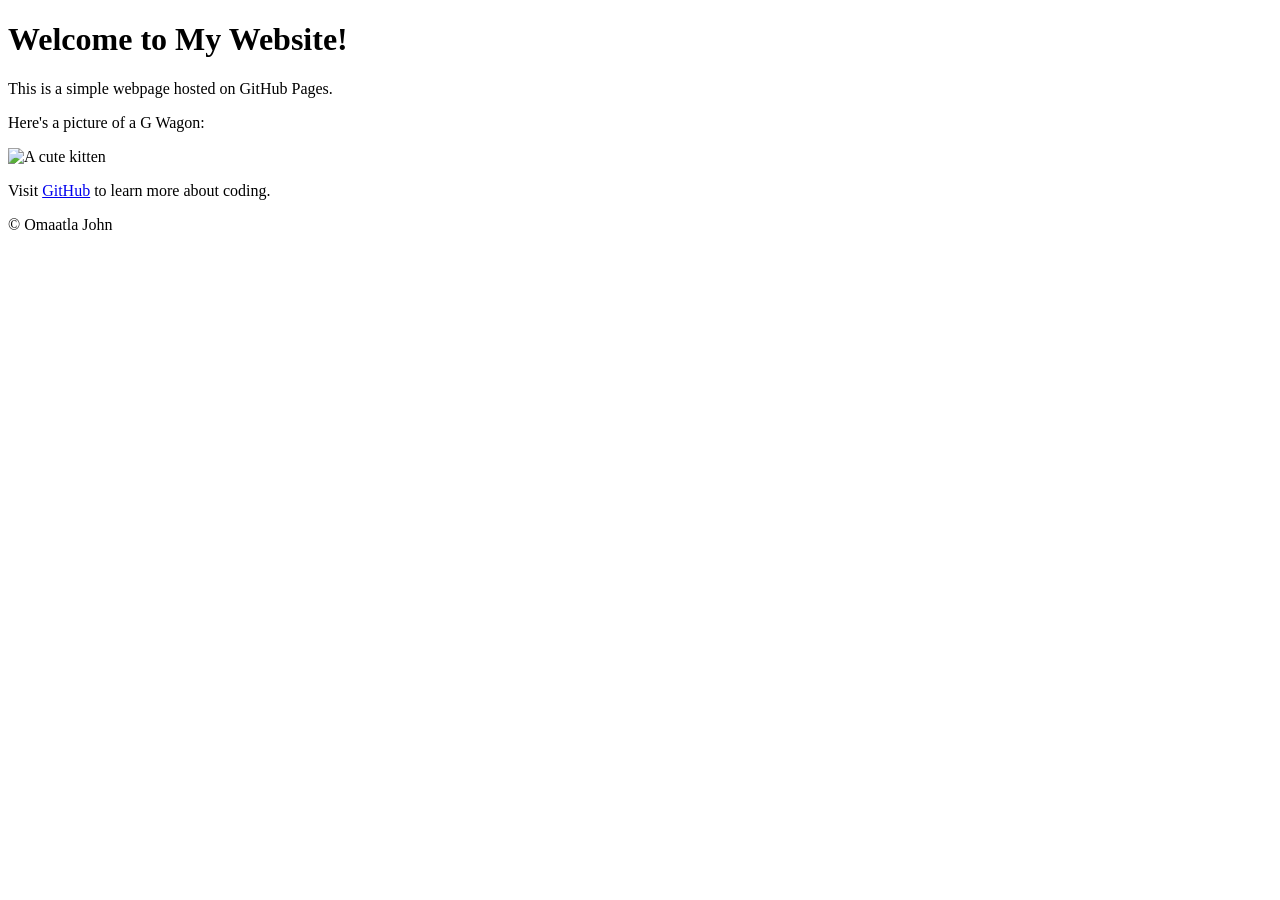
==== index.html @ fad613ac "Initial commit: Added simple HTML page" ====
<!DOCTYPE html> 

<html lang="en"> 

<head> 

    <meta charset="UTF-8"> 

    <meta name="viewport" content="width=device-width, initial-scale=1.0"> 

    <title>My First GitHub Page</title> 

</head> 

<body> 

    <header> 

        <h1>Welcome to My Website!</h1> 

    </header> 

 

    <main> 

        <p>This is a simple webpage hosted on GitHub Pages.</p> 

        <p>Here's a picture of a G Wagon:</p> 

        <img src="C:\Users\Ommy\Downloads\OIP (1).webp" alt="A cute kitten"> 
         

        <p>Visit <a href="https://github.com">GitHub</a> to learn more about coding.</p> 

    </main> 

 

    <footer> 

        <p>&copy; Omaatla John</p> 
     </footer> 

 

</body> 

</html>
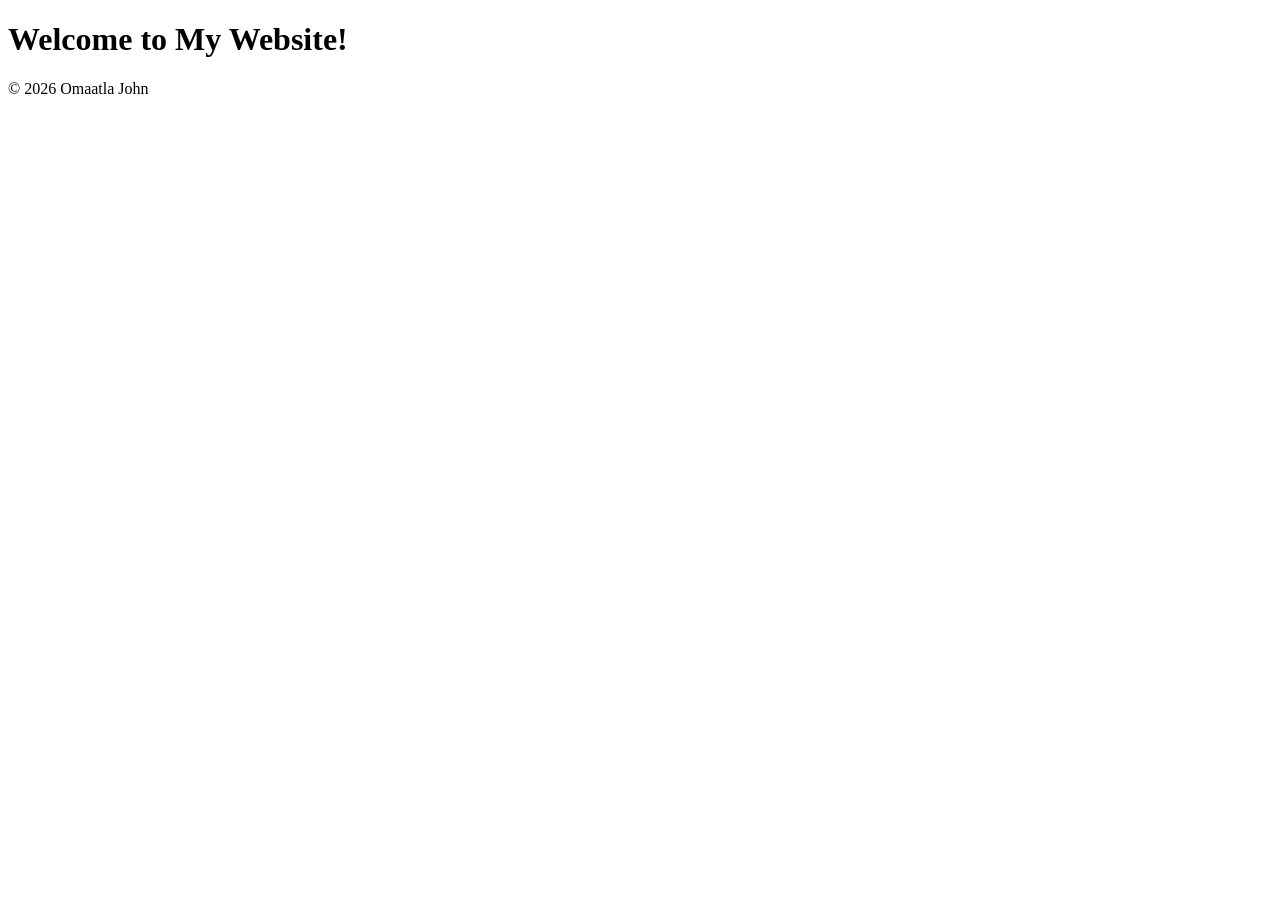
==== commit b68042d1: "Updated content" ====
--- a/index.html
+++ b/index.html
@@ -8,7 +8,7 @@
 
     <meta name="viewport" content="width=device-width, initial-scale=1.0"> 
 
-    <title>My First GitHub Page</title> 
+    <title> Scholar Spark</title> 
 
 </head> 
 
@@ -24,22 +24,15 @@
 
     <main> 
 
-        <p>This is a simple webpage hosted on GitHub Pages.</p> 
 
-        <p>Here's a picture of a G Wagon:</p> 
-
-        <img src="C:\Users\Ommy\Downloads\OIP (1).webp" alt="A cute kitten"> 
-         
-
-        <p>Visit <a href="https://github.com">GitHub</a> to learn more about coding.</p> 
-
-    </main> 
+        <p></p> 
+</main> 
 
  
 
     <footer> 
 
-        <p>&copy; Omaatla John</p> 
+        <p>&copy; 2026 Omaatla John</p> 
      </footer> 
 
  
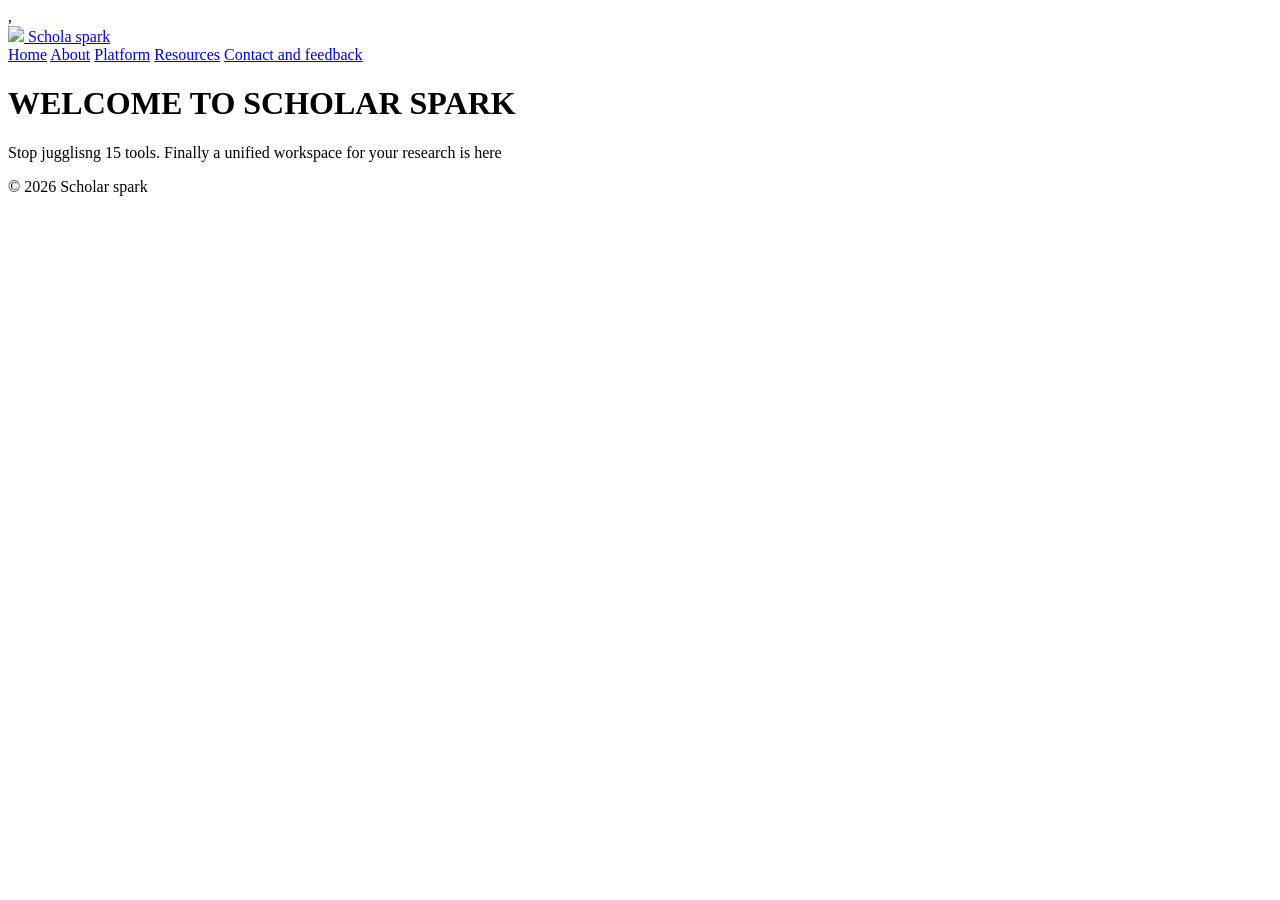
==== commit 14a0441e: "Added About, Platform, Resources, Contact and feedback with navigation" ====
--- a/index.html
+++ b/index.html
@@ -1,42 +1,36 @@
 <!DOCTYPE html> 
-
 <html lang="en"> 
-
 <head> 
-
     <meta charset="UTF-8"> 
-
     <meta name="viewport" content="width=device-width, initial-scale=1.0"> 
-
     <title> Scholar Spark</title> 
-
+    ,<link rel="stylesheet" href="css/style.css">
 </head> 
-
 <body> 
-
-    <header> 
-
-        <h1>Welcome to My Website!</h1> 
-
-    </header> 
-
- 
-
+    <header>
+        <div class="container">
+        <div class="navbar">
+        <div class="logo">
+        <a href="index.html">
+            <img src="C:\Users\Ommy\Downloads\IQ.jfif"></i>
+            <span>Schola spark</span>
+        </a>
+        </div>
+        <nav>
+            <a href="index.html">Home</a>
+            <a href="about.html"> About</a>
+            <a href="platform.html"> Platform</a>
+            <a href="resources.html"> Resources</a>
+            <a href="contact.html"> Contact and feedback</a>
+        </nav>
+        <h1> WELCOME TO SCHOLAR SPARK</h1>
+    </header>
     <main> 
-
-
-        <p></p> 
-</main> 
-
- 
-
+        <p>Stop jugglisng 15 tools. Finally a unified workspace for your research is here</p> 
+    </main> 
     <footer> 
 
-        <p>&copy; 2026 Omaatla John</p> 
+        <p>&copy; 2026 Scholar spark</p> 
      </footer> 
-
- 
-
 </body> 
-
 </html>    
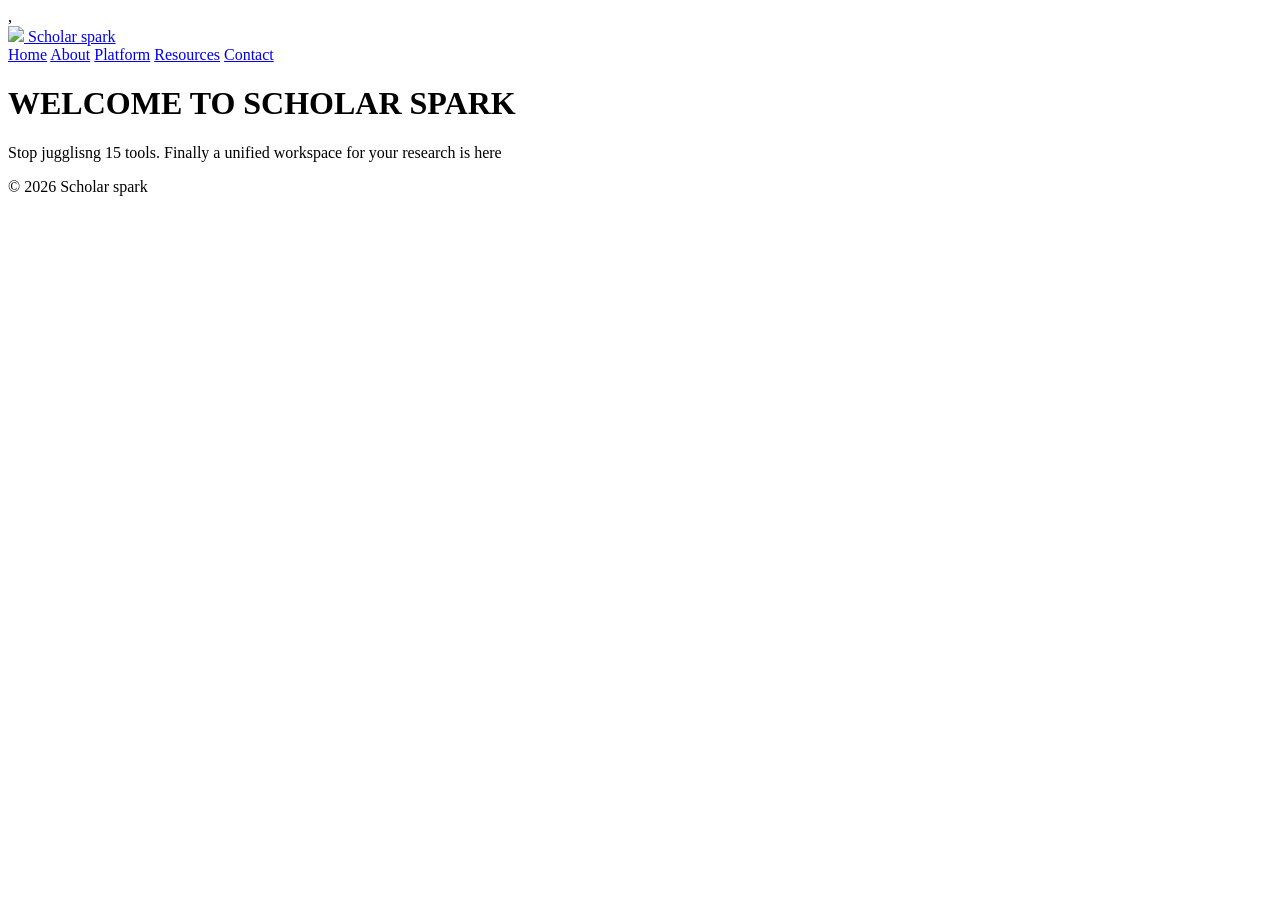
==== commit 3869a0c4: "Updated navigation pages with new features" ====
--- a/index.html
+++ b/index.html
@@ -13,7 +13,7 @@
         <div class="logo">
         <a href="index.html">
             <img src="C:\Users\Ommy\Downloads\IQ.jfif"></i>
-            <span>Schola spark</span>
+            <span>Scholar spark</span>
         </a>
         </div>
         <nav>
@@ -21,7 +21,7 @@
             <a href="about.html"> About</a>
             <a href="platform.html"> Platform</a>
             <a href="resources.html"> Resources</a>
-            <a href="contact.html"> Contact and feedback</a>
+            <a href="contact.html"> Contact</a>
         </nav>
         <h1> WELCOME TO SCHOLAR SPARK</h1>
     </header>
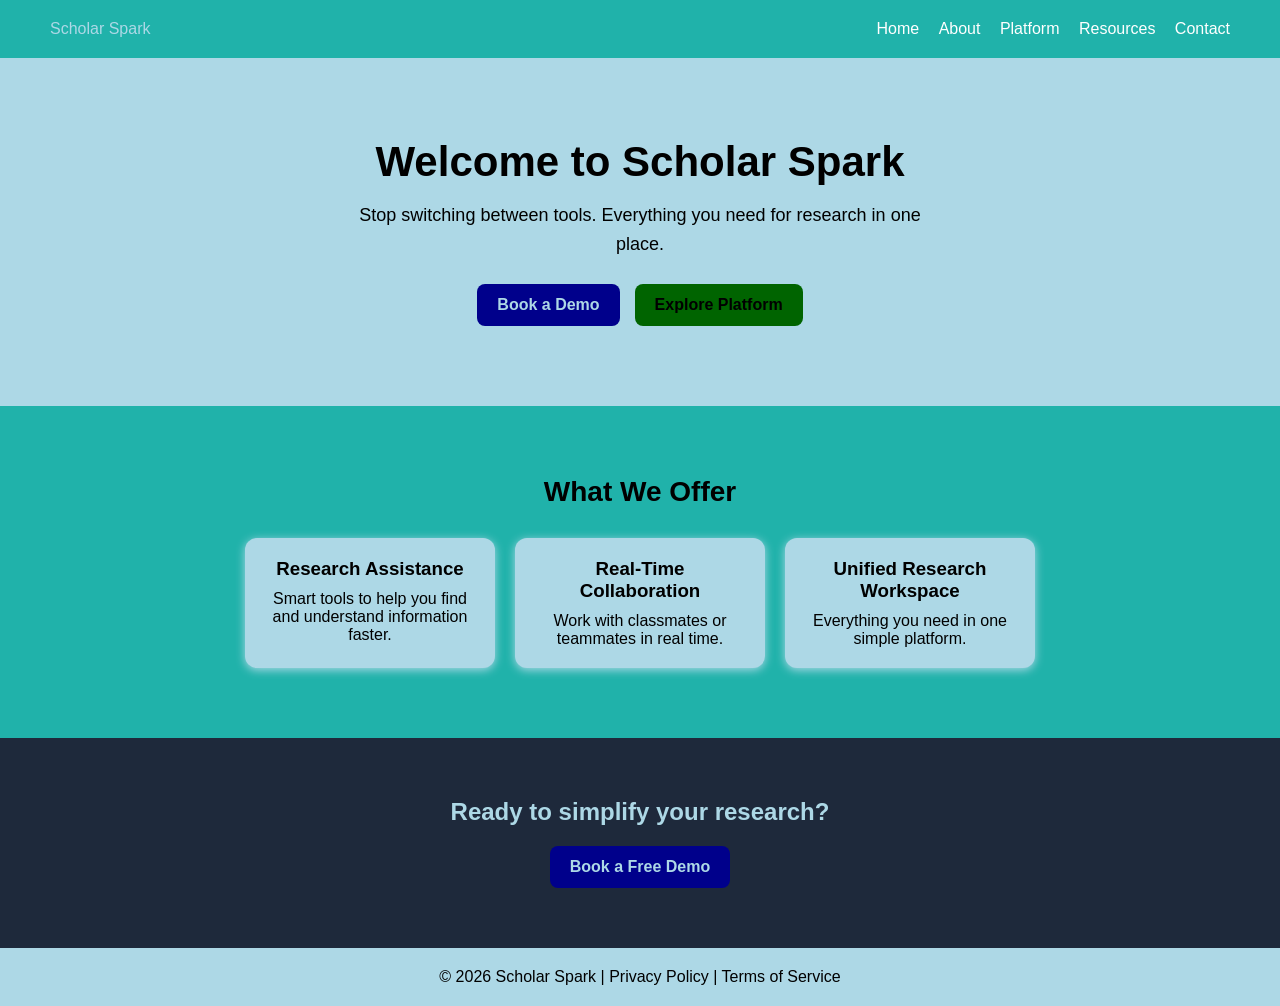
==== commit 9f70786c: "Updated pages and added articles 1-4" ====
--- a/index.html
+++ b/index.html
@@ -1,36 +1,55 @@
-<!DOCTYPE html> 
-<html lang="en"> 
-<head> 
-    <meta charset="UTF-8"> 
-    <meta name="viewport" content="width=device-width, initial-scale=1.0"> 
-    <title> Scholar Spark</title> 
-    ,<link rel="stylesheet" href="css/style.css">
-</head> 
-<body> 
-    <header>
-        <div class="container">
-        <div class="navbar">
-        <div class="logo">
-        <a href="index.html">
-            <img src="C:\Users\Ommy\Downloads\IQ.jfif"></i>
-            <span>Scholar spark</span>
-        </a>
-        </div>
+<!DOCTYPE html>
+<html lang="en">
+<head>
+    <meta charset="UTF-8">
+    <meta name="viewport" content="width=device-width, initial-scale=1.0">
+    <title>Scholar Spark</title>
+    <link rel="stylesheet" href="stylesheet.css">
+</head>
+<body>
+    <header class="navbar">
+        <div class="logo">Scholar Spark</div>
         <nav>
             <a href="index.html">Home</a>
-            <a href="about.html"> About</a>
-            <a href="platform.html"> Platform</a>
-            <a href="resources.html"> Resources</a>
-            <a href="contact.html"> Contact</a>
+            <a href="about.html">About</a>
+            <a href="platform.html">Platform</a>
+            <a href="resources.html">Resources</a>
+            <a href="contact.html">Contact</a>
         </nav>
-        <h1> WELCOME TO SCHOLAR SPARK</h1>
     </header>
-    <main> 
-        <p>Stop jugglisng 15 tools. Finally a unified workspace for your research is here</p> 
-    </main> 
-    <footer> 
-
-        <p>&copy; 2026 Scholar spark</p> 
-     </footer> 
-</body> 
-</html>    +    <section class="hero">
+        <h1>Welcome to Scholar Spark</h1>
+        <p>
+            Stop switching between tools. Everything you need for research in one place.
+        </p>
+        <div class="buttons">
+            <a href="platform.html" class="btn primary">Book a Demo</a>
+            <a href="resources.html" class="btn secondary">Explore Platform</a>
+        </div>
+    </section>
+    <section class="features">
+        <h2>What We Offer</h2>
+        <div class="feature-boxes">
+            <div class="box">
+                <h3>Research Assistance</h3>
+                <p>Smart tools to help you find and understand information faster.</p>
+            </div>
+            <div class="box">
+                <h3>Real-Time Collaboration</h3>
+                <p>Work with classmates or teammates in real time.</p>
+            </div>
+            <div class="box">
+                <h3>Unified Research Workspace</h3>
+                <p>Everything you need in one simple platform.</p>
+            </div>
+        </div>
+    </section>
+    <section class="cta">
+        <h2>Ready to simplify your research?</h2>
+        <a href="contact.html" class="btn primary">Book a Free Demo</a>
+    </section>
+    <footer>
+        <p>© 2026 Scholar Spark | Privacy Policy | Terms of Service</p>
+    </footer>
+</body>
+</html>
--- a/stylesheet.css
+++ b/stylesheet.css
@@ -0,0 +1,246 @@
+* {
+    margin: 0;
+    padding: 0;
+    box-sizing: border-box;
+}
+body {
+    font-family: Arial, Helvetica, sans-serif;
+    background-color: lightseagreen;
+    color: black;
+    min-height: 100vh;
+    display: flex;
+    flex-direction: column;
+}
+.navbar {
+    display: flex;
+    justify-content: space-between;
+    align-items: center;
+
+    padding: 20px 50px;
+    background-color:lightseagreen;
+    color: lightblue;
+}
+.navbar nav a {
+    color: white;
+    text-decoration: none;
+    margin-left: 15px;
+}
+.navbar nav a:hover {
+    text-decoration: underline;
+}
+.hero {
+    text-align: center;
+    padding: 80px 20px;
+    background-color:lightblue;
+}
+.hero h1 {
+    font-size: 42px;
+    margin-bottom: 15px;
+}
+.hero p {
+    font-size: 18px;
+    max-width: 600px;
+    margin: 0 auto 25px;
+    line-height: 1.6;
+}
+.buttons {
+    display: flex;
+    justify-content: center;
+    gap: 15px;
+}
+.btn {
+    padding: 12px 20px;
+    border-radius: 8px;
+    text-decoration: none;
+    font-weight: bold;
+    display: inline-block;
+}
+.primary {
+    background-color: darkblue;
+    color:lightblue;
+}
+.secondary {
+    background-color:darkgreen;
+    color: black
+}
+.features {
+    padding: 70px 20px;
+    text-align: center;
+}
+.features h2 {
+    margin-bottom: 30px;
+    font-size: 28px;
+}
+.feature-boxes {
+    display: flex;
+    justify-content: center;
+    gap: 20px;
+    flex-wrap: wrap;
+}
+.box {
+    background-color:lightblue;
+    width: 250px;
+    padding: 20px;
+    border-radius: 12px;
+
+    box-shadow: 0 2px 10px lightblue;
+}
+.box h3 {
+    margin-bottom: 10px;
+}
+.cta {
+    text-align: center;
+    padding: 60px 20px;
+    background-color: #1e293b;
+    color:lightblue;
+}
+.cta h2 {
+    margin-bottom: 20px;
+}
+footer {
+    margin-top: auto;
+    text-align: center;
+    padding: 20px;
+    background-color:lightblue;
+    color:black;
+}
+section {
+    padding: 60px 20px;
+    text-align: center;
+}
+.mission {
+    background-color:lightblue;
+}
+.team-grid {
+    display: flex;
+    justify-content: center;
+    gap: 20px;
+    flex-wrap: wrap;
+    margin-top: 20px;
+}
+.member {
+    background:lightblue;
+    width: 150px;
+    padding: 15px;
+    border-radius: 10px;
+    box-shadow: 0 2px 10px rgba(0,0,0,0.1);
+}
+.photo {
+    width: 60px;
+    height: 60px;
+    background-color: lightseagreen;
+    border-radius: 50%;
+    margin: 0 auto 10px;
+}
+.story {
+    background-color:lightseagreen;
+}
+h2 {
+    margin-bottom: 15px;
+}
+.feature-card {
+    display: flex;
+    align-items: center;
+    gap: 20px;
+    padding: 20px;
+    max-width: 800px;
+    margin:20px auto;
+}
+.feature-image img {
+    width: 250px;
+    border-radius: 10px;
+    object-fit: contain;
+    box-shadow: 0 2px 10px rgba(0,0,0,0.1);
+}
+.feature-text {
+    max-width: ;
+}
+.feature-text h2 {
+    margin-bottom: 10px;
+}
+.feature-text ul {
+    list-style: none;
+    padding: 0;
+}
+.feature-text li {
+    margin-bottom: 8px;
+}
+.featured-card {
+    display: flex;
+    gap: 20px;
+    align-items: center;
+    max-width: 900px;
+    margin: 0 auto;
+    background:lightblue;
+    padding: 20px;
+
+    border-radius: 12px;
+    box-shadow: 0 2px 10px rgba(0,0,0,0.1);
+}
+.featured-card img {
+    width: 300px;
+    border-radius: 10px;
+    object-fit: cover;
+}
+.featured-text {
+    flex: 1;
+}
+.meta {
+    font-size: 14px;
+    color:lightblue;
+    margin-bottom: 10px;
+}
+.article-grid {
+    display: flex;
+    justify-content: center;
+    gap: 20px;
+    flex-wrap: wrap;
+    padding: 20px;
+}
+.article {
+    width: 250px;
+    background:lightblue;
+    padding: 15px;
+    border-radius: 10px;
+
+    box-shadow: 0 2px 10px rgba(0,0,0,0.1);
+    text-align: center;
+}
+.article img {
+    width: 100%;
+    border-radius: 8px;
+}
+.newsletter {
+    text-align: center;
+    padding: 60px 20px;
+}
+.newsletter input {
+    padding: 10px;
+    width: 250px;
+    margin-right: 10px;
+    border-radius: 5px;
+    b
+.blog-post {
+    max-width: 800px;
+    margin: 0 auto;
+    padding: 40px 20px;
+    line-height: 1.6;
+}
+.blog-post h1 {
+    margin-bottom: 10px;
+}
+.blog-post h2 {
+    margin-top: 20px;
+    margin-bottom: 10px;
+}
+.blog-image {
+    width: 100%;
+    border-radius: 10px;
+    margin: 20px 0;
+}
+.meta {
+    color: gray;
+    font-size: 14px;
+    margin-bottom: 20px;
+}order: 1px solid: lightblue;
+}
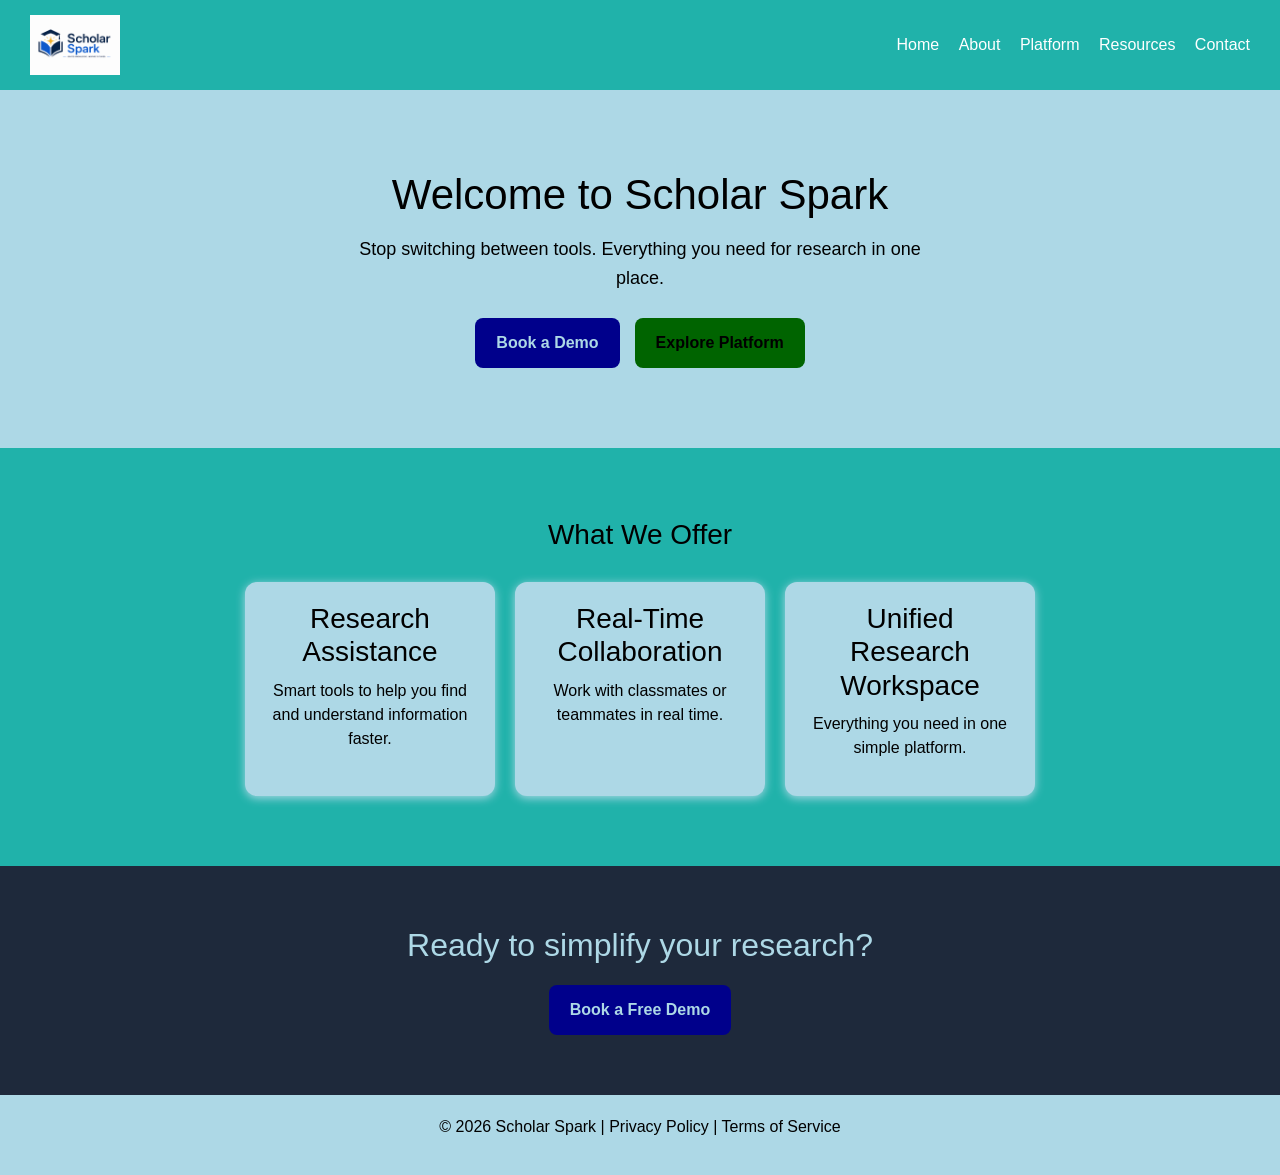
==== commit 85d389b7: "Updated website pages and added script.js, success.html and image/" ====
--- a/index.html
+++ b/index.html
@@ -4,11 +4,14 @@
     <meta charset="UTF-8">
     <meta name="viewport" content="width=device-width, initial-scale=1.0">
     <title>Scholar Spark</title>
+    <link href="https://cdn.jsdelivr.net/npm/bootstrap@5.3.3/dist/css/bootstrap.min.css" rel="stylesheet">
     <link rel="stylesheet" href="stylesheet.css">
 </head>
 <body>
     <header class="navbar">
-        <div class="logo">Scholar Spark</div>
+        <div class="logo">
+            <img src="images/logo.png" alt="Scholar Spark Logo">
+        </div>
         <nav>
             <a href="index.html">Home</a>
             <a href="about.html">About</a>
@@ -51,5 +54,6 @@
     <footer>
         <p>© 2026 Scholar Spark | Privacy Policy | Terms of Service</p>
     </footer>
+    <script src="script.js"></script>
 </body>
 </html>
--- a/stylesheet.css
+++ b/stylesheet.css
@@ -244,3 +244,243 @@
     margin-bottom: 20px;
 }order: 1px solid: lightblue;
 }
+.contact-container {
+    display: flex;
+    gap: 30px;
+    justify-content: center;
+    align-items: flex-start;
+    padding: 40px;
+    flex-wrap: wrap;
+}
+.contact-form {
+    background: white;
+    padding: 25px;
+    border-radius: 10px;
+
+    width: 350px;
+
+    box-shadow: 0 2px 10px rgba(0,0,0,0.1);
+}
+
+.contact-form h2 {
+    margin-bottom: 15px;
+}
+
+.contact-form label {
+    display: block;
+    margin-top: 10px;
+    font-weight: bold;
+}
+.contact-form input,
+.contact-form textarea {
+    width: 100%;
+    padding: 8px;
+    margin-top: 5px;
+    border-radius: 5px;
+    border: 1px solid #ccc;
+}
+.contact-info {
+    background: white;
+    padding: 25px;
+    border-radius: 10px;
+    width: 300px;
+    box-shadow: 0 2px 10px rgba(0,0,0,0.1);
+}
+.contact-info h2 {
+    margin-bottom: 15px;
+}
+.map {
+    margin-top: 20px;
+    height: 150px;
+    background: #ddd;
+    display: flex;
+    align-items: center;
+    justify-content: center;
+    border-radius: 8px;
+}
+.contact-form input:focus,
+.contact-form textarea:focus {
+    outline: none;
+    border: 1px solid #4CAF50;
+    box-shadow: 0 0 5px rgba(76,175,80,0.3);
+}
+.btn {
+    cursor: pointer;
+    transition: transform 0.2s ease;
+}
+.btn:hover {
+    transform: scale(1.05);
+}
+.article2-page {
+    max-width: 800px;
+    margin: 40px auto;
+    padding: 30px;
+    background: white;
+
+    border-radius: 12px;
+    box-shadow: 0 2px 12px rgba(0,0,0,0.1);
+
+    line-height: 1.7;
+}
+.article2-page h1 {
+    font-size: 34px;
+    margin-bottom: 10px;
+}
+.article2-page .meta {
+    color: gray;
+    font-size: 14px;
+    margin-bottom: 20px;
+}
+.article2-page .article-image {
+    width: 100%;
+    border-radius: 12px;
+    margin: 20px 0;
+}
+.article2-page .intro {
+    font-size: 18px;
+    font-weight: 500;
+    margin-bottom: 20px;
+}
+.article2-page h2 {
+    margin-top: 25px;
+    margin-bottom: 10px;
+}
+.article2-page ul {
+    margin-left: 20px;
+    margin-bottom: 20px;
+}
+.article2-page li {
+    margin-bottom: 10px;
+}
+.article2-page p {
+    margin-bottom: 15px;
+}
+.article2-page .btn {
+    display: inline-block;
+    margin-top: 20px;
+}
+.article2-page:hover {
+    box-shadow: 0 5px 20px rgba(0,0,0,0.15);
+}
+.article3-page {
+    max-width: 800px;
+    margin: 40px auto;
+    padding: 30px;
+    background: #f9fafb;
+    border-left: 6px solid #8b5cf6; /* purple accent */
+    border-radius: 12px;
+    box-shadow: 0 2px 12px rgba(0,0,0,0.08);
+    line-height: 1.7;
+}
+.article3-page h1 {
+    font-size: 34px;
+    margin-bottom: 10px;
+}
+.article3-page .meta {
+    color: #6b7280;
+    font-size: 14px;
+    margin-bottom: 20px;
+}
+.article3-page .article-image {
+    width: 100%;
+    border-radius: 12px;
+    margin: 20px 0;
+}
+.article3-page .intro {
+    font-size: 18px;
+    font-weight: 500;
+    margin-bottom: 20px;
+}
+.article3-page h2 {
+    margin-top: 25px;
+    margin-bottom: 10px;
+}
+.article3-page ul {
+    margin-left: 20px;
+    margin-bottom: 20px;
+}
+.article3-page li {
+    margin-bottom: 12px;
+    padding-left: 5px;
+}
+.article3-page p {
+    margin-bottom: 15px;
+}
+.article3-page .btn {
+    display: inline-block;
+    margin-top: 20px;
+}
+.article3-page:hover {
+    transform: translateY(-3px);
+    transition: 0.2s ease;
+}
+
+.article4-page {
+    max-width: 850px;
+    margin: 40px auto;
+    padding: 30px;
+    background: #ffffff;
+    border-radius: 12px;
+    box-shadow: 0 4px 18px rgba(0,0,0,0.1);
+    line-height: 1.7;
+}
+.article4-page h1 {
+    font-size: 36px;
+    margin-bottom: 10px;
+    color: #111827;
+}
+.article4-page .meta {
+    color: #6b7280;
+    font-size: 14px;
+    margin-bottom: 20px;
+}
+.article4-page .article-image {
+    width: 100%;
+    border-radius: 12px;
+    margin: 20px 0;
+    object-fit: cover;
+}
+.article4-page .intro {
+    font-size: 18px;
+    font-weight: 500;
+    margin-bottom: 25px;
+    color: #374151;
+}
+.article4-page h2 {
+    margin-top: 30px;
+    margin-bottom: 10px;
+    color: #111827;
+}
+.article4-page p {
+    margin-bottom: 15px;
+    color: #374151;
+}
+.article4-page ul {
+    margin-left: 20px;
+    margin-bottom: 20px;
+}
+.article4-page li {
+    margin-bottom: 10px;
+}
+.article4-page .btn {
+    display: inline-block;
+    margin-top: 20px;
+    margin-right: 10px;
+}
+.article4-page:hover {
+    transform: translateY(-3px);
+    transition: 0.2s ease;
+    box-shadow: 0 8px 25px rgba(0,0,0,0.15);
+}
+.logo img {
+    height: 60px;
+    width: auto;
+    object-fit: contain;
+}
+.navbar {
+    display: flex;
+    justify-content: space-between;
+    align-items: center;
+    padding: 15px 30px;
+}
+
